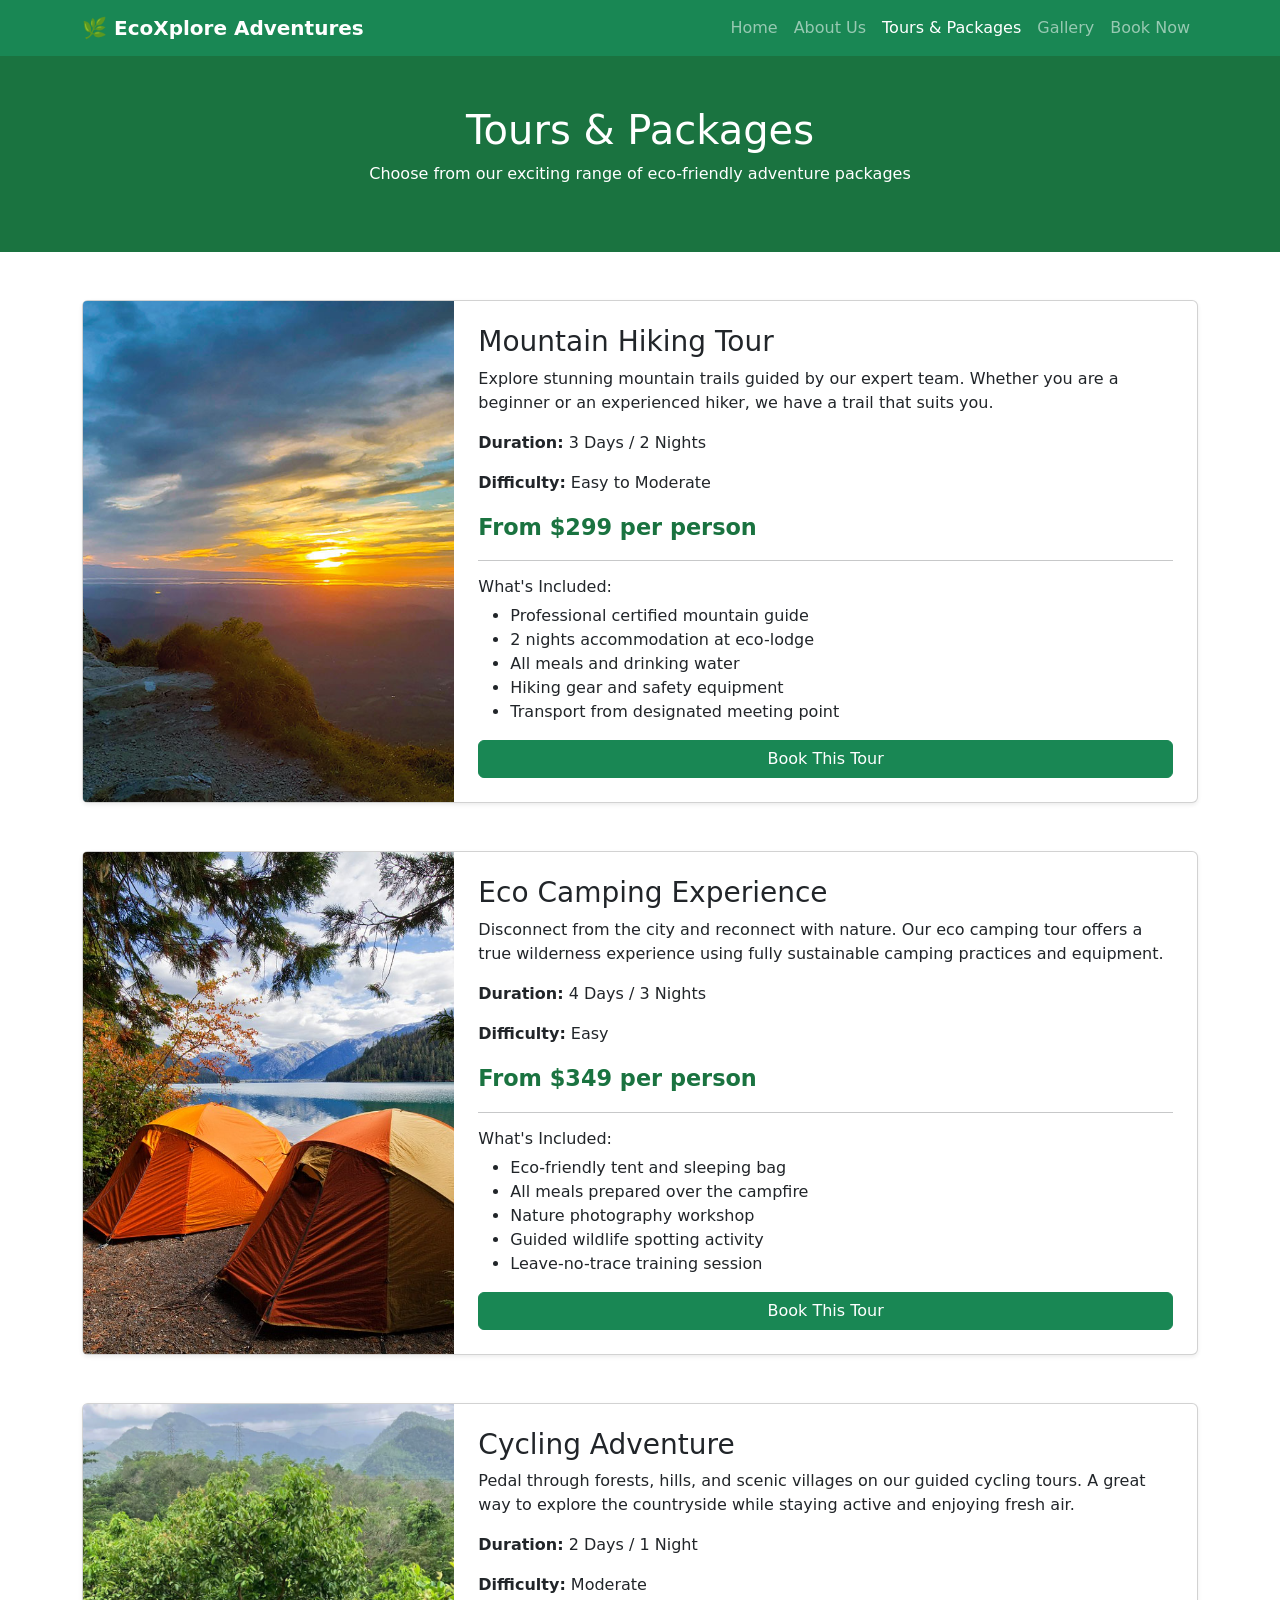
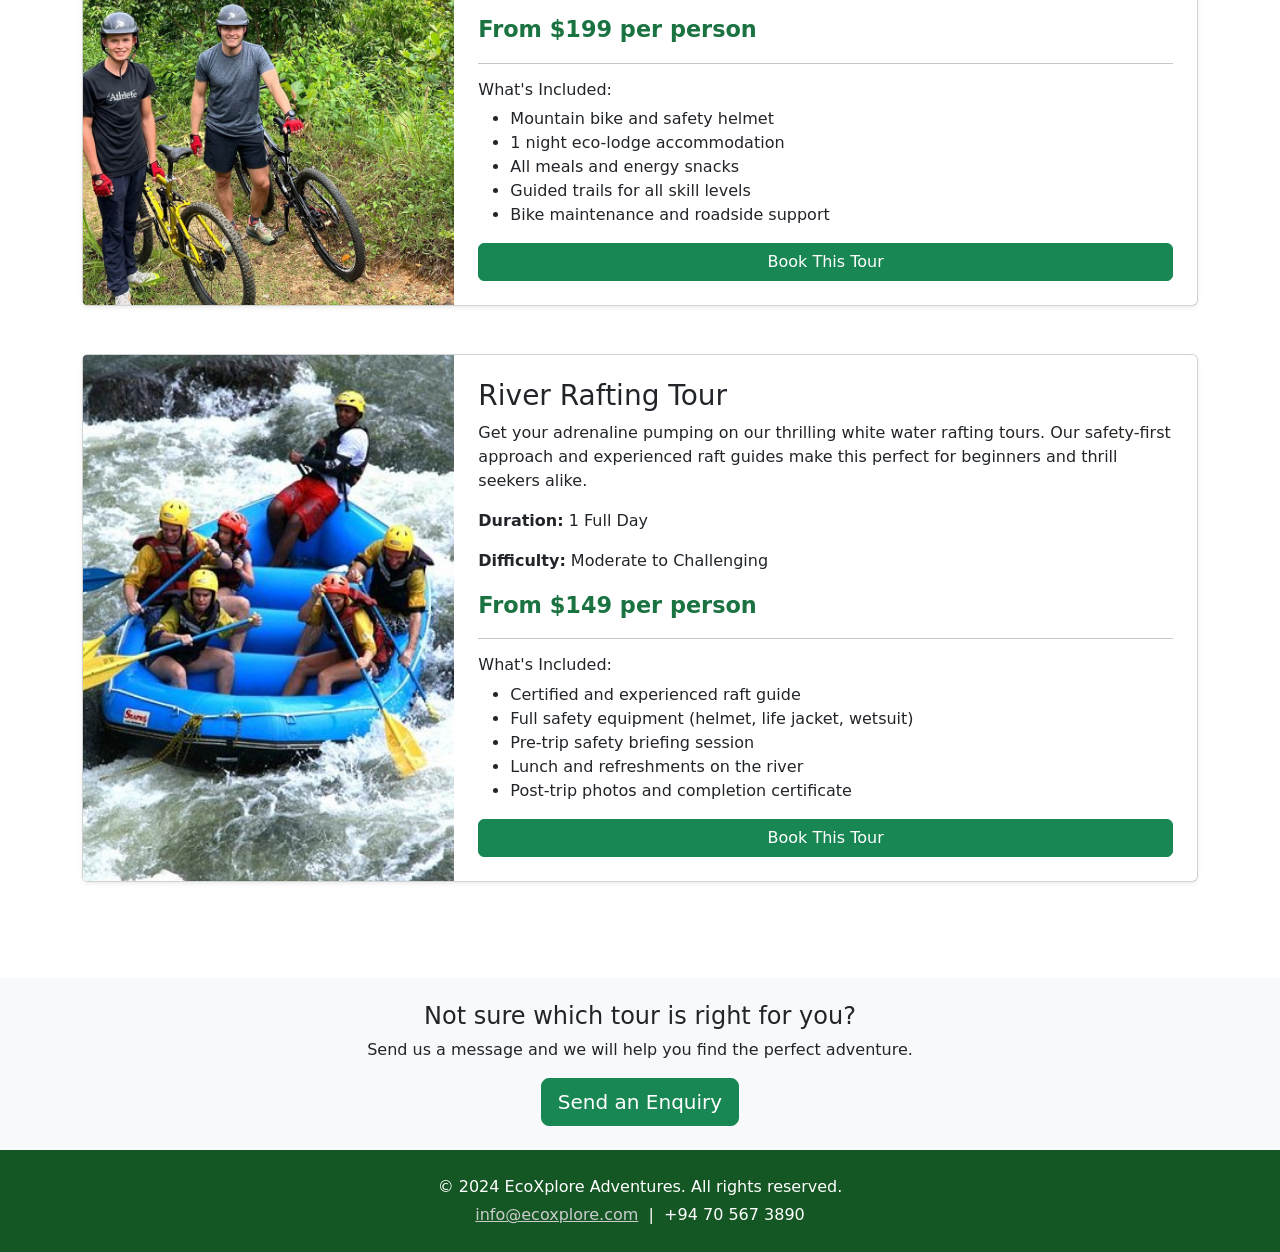
==== tours.html @ 5f5fd57c "Add files via upload" ====
<!DOCTYPE html>
<html lang="en">
<head>
    <meta charset="UTF-8">
    <meta name="viewport" content="width=device-width, initial-scale=1.0">
    <title>Tours &amp; Packages - EcoXplore Adventures</title>
    <link href="https://cdn.jsdelivr.net/npm/bootstrap@5.3.0/dist/css/bootstrap.min.css" rel="stylesheet">
    <link href="toursss.css" rel="stylesheet">
</head>
<body>

    <!-- Navigation Bar -->
    <nav class="navbar navbar-expand-lg navbar-dark bg-success">
        <div class="container">
            <a class="navbar-brand fw-bold" href="index.html">🌿 EcoXplore Adventures</a>
            <button class="navbar-toggler" type="button" data-bs-toggle="collapse" data-bs-target="#mainNav" aria-controls="mainNav" aria-expanded="false" aria-label="Toggle navigation">
                <span class="navbar-toggler-icon"></span>
            </button>
            <div class="collapse navbar-collapse" id="mainNav">
                <ul class="navbar-nav ms-auto">
                    <li class="nav-item"><a class="nav-link" href="index.html">Home</a></li>
                    <li class="nav-item"><a class="nav-link" href="about.html">About Us</a></li>
                    <li class="nav-item"><a class="nav-link active" href="tours.html">Tours &amp; Packages</a></li>
                    <li class="nav-item"><a class="nav-link" href="gallery.html">Gallery</a></li>
                    <li class="nav-item"><a class="nav-link" href="booking.html">Book Now</a></li>
                </ul>
            </div>
        </div>
    </nav>

    <!-- Page Header -->
    <div class="page-header">
        <h1>Tours &amp; Packages</h1>
        <p>Choose from our exciting range of eco-friendly adventure packages</p>
    </div>

    <div class="container py-5">

        <!-- Tour 1: Mountain Hiking -->
        <div class="card mb-5 shadow-sm">
            
            <div class="row g-0">
                <div class="col-12 col-md-4">
                    <img src="tours/mountainHiking.jpg" class="tour-card-img" alt="Mountain Hiking Tour">
                </div>
                <div class="col-12 col-md-8">
                    <div class="card-body p-3 p-md-4">
                        <h3 class="card-title"> Mountain Hiking Tour</h3>
                        <p class="card-text">Explore stunning mountain trails guided by our expert team. Whether you are a beginner or an experienced hiker, we have a trail that suits you.</p>
                        <p><strong>Duration:</strong> 3 Days / 2 Nights</p>
                        <p><strong>Difficulty:</strong> Easy to Moderate</p>
                        <p class="price-tag">From $299 per person</p>
                        <hr>
                        <h6>What's Included:</h6>
                        <ul>
                            <li>Professional certified mountain guide</li>
                            <li>2 nights accommodation at eco-lodge</li>
                            <li>All meals and drinking water</li>
                            <li>Hiking gear and safety equipment</li>
                            <li>Transport from designated meeting point</li>
                        </ul>
                        <a href="booking.html" class="btn btn-success w-100 w-md-auto">Book This Tour</a>
                    </div>
                </div>
            </div>
        </div>

        <!-- Tour 2: Eco Camping -->
        <div class="card mb-5 shadow-sm">
            <div class="row g-0">
                <div class="col-12 col-md-4">
                    <img src="tours/camping.jpg" class="tour-card-img" alt="Eco Camping Tour">
                </div>
                <div class="col-12 col-md-8">
                    <div class="card-body p-3 p-md-4">
                        <h3 class="card-title"> Eco Camping Experience</h3>
                        <p class="card-text">Disconnect from the city and reconnect with nature. Our eco camping tour offers a true wilderness experience using fully sustainable camping practices and equipment.</p>
                        <p><strong>Duration:</strong> 4 Days / 3 Nights</p>
                        <p><strong>Difficulty:</strong> Easy</p>
                        <p class="price-tag">From $349 per person</p>
                        <hr>
                        <h6>What's Included:</h6>
                        <ul>
                            <li>Eco-friendly tent and sleeping bag</li>
                            <li>All meals prepared over the campfire</li>
                            <li>Nature photography workshop</li>
                            <li>Guided wildlife spotting activity</li>
                            <li>Leave-no-trace training session</li>
                        </ul>
                        <a href="booking.html" class="btn btn-success w-100 w-md-auto">Book This Tour</a>
                    </div>
                </div>
            </div>
        </div>

        <!-- Tour 3: Cycling Adventure -->
        <div class="card mb-5 shadow-sm">
            <div class="row g-0">
                <div class="col-12 col-md-4">
                    <img src="tours/cycling.jpg" class="tour-card-img" alt="Cycling Adventure Tour">
                </div>
                <div class="col-12 col-md-8">
                    <div class="card-body p-3 p-md-4">
                        <h3 class="card-title"> Cycling Adventure</h3>
                        <p class="card-text">Pedal through forests, hills, and scenic villages on our guided cycling tours. A great way to explore the countryside while staying active and enjoying fresh air.</p>
                        <p><strong>Duration:</strong> 2 Days / 1 Night</p>
                        <p><strong>Difficulty:</strong> Moderate</p>
                        <p class="price-tag">From $199 per person</p>
                        <hr>
                        <h6>What's Included:</h6>
                        <ul>
                            <li>Mountain bike and safety helmet</li>
                            <li>1 night eco-lodge accommodation</li>
                            <li>All meals and energy snacks</li>
                            <li>Guided trails for all skill levels</li>
                            <li>Bike maintenance and roadside support</li>
                        </ul>
                        <a href="booking.html" class="btn btn-success w-100 w-md-auto">Book This Tour</a>
                    </div>
                </div>
            </div>
        </div>

        <!-- Tour 4: River Rafting -->
        <div class="card mb-5 shadow-sm">
            <div class="row g-0">
                <div class="col-12 col-md-4">
                    <img src="tours/rafting.jpg" class="tour-card-img" alt="River Rafting Tour">
                </div>
                <div class="col-12 col-md-8">
                    <div class="card-body p-3 p-md-4">
                        <h3 class="card-title"> River Rafting Tour</h3>
                        <p class="card-text">Get your adrenaline pumping on our thrilling white water rafting tours. Our safety-first approach and experienced raft guides make this perfect for beginners and thrill seekers alike.</p>
                        <p><strong>Duration:</strong> 1 Full Day</p>
                        <p><strong>Difficulty:</strong> Moderate to Challenging</p>
                        <p class="price-tag">From $149 per person</p>
                        <hr>
                        <h6>What's Included:</h6>
                        <ul>
                            <li>Certified and experienced raft guide</li>
                            <li>Full safety equipment (helmet, life jacket, wetsuit)</li>
                            <li>Pre-trip safety briefing session</li>
                            <li>Lunch and refreshments on the river</li>
                            <li>Post-trip photos and completion certificate</li>
                        </ul>
                        <a href="booking.html" class="btn btn-success w-100 w-md-auto">Book This Tour</a>
                    </div>
                </div>
            </div>
        </div>

    </div>

    <!-- CTA Section -->
    <div class="bg-light py-4 text-center px-3">
        <div class="container">
            <h4>Not sure which tour is right for you?</h4>
            <p>Send us a message and we will help you find the perfect adventure.</p>
            <a href="booking.html" class="btn btn-success btn-lg">Send an Enquiry</a>
        </div>
    </div>

    <!-- Footer -->
    <footer>
        <div class="container">
            <p class="mb-1">© 2024 EcoXplore Adventures. All rights reserved.</p>
            <p class="mb-0"> <a href="mailto:info@ecoxplore.com">info@ecoxplore.com</a> &nbsp;|&nbsp;  +94 70 567 3890</p>
        </div>
    </footer>

    <script src="https://cdn.jsdelivr.net/npm/bootstrap@5.3.0/dist/js/bootstrap.bundle.min.js"></script>

</body>
</html>
---- toursss.css ----
/* ── Page Header ── */
        .page-header {
            background-color: #1a7340;
            color: white;
            padding: 50px 20px;
            text-align: center;
        }

        /* ── Price tag ── */
        .price-tag {
            font-size: 1.4rem;
            font-weight: bold;
            color: #1a7340;
        }

        /* ── Tour card image ── */
        .tour-card-img {
            width: 100%;
            height: 100%;
            object-fit: cover;
            border-radius: 4px 0 0 4px;
        }

        /* ── Footer ── */
        footer {
            background-color: #155724;
            color: white;
            padding: 25px 15px;
            text-align: center;
        }
        footer a {
            color: #cccccc;
        }

        @media (max-width: 767px) {

            .page-header {
                padding: 35px 15px;
            }
            .page-header h1 {
                font-size: 1.75rem;
            }

            .tour-card-img {
                max-height: 220px;
                border-radius: 4px 4px 0 0;
            }

            .price-tag {
                font-size: 1.2rem;
            }

            footer {
                font-size: 0.9rem;
            }
        }
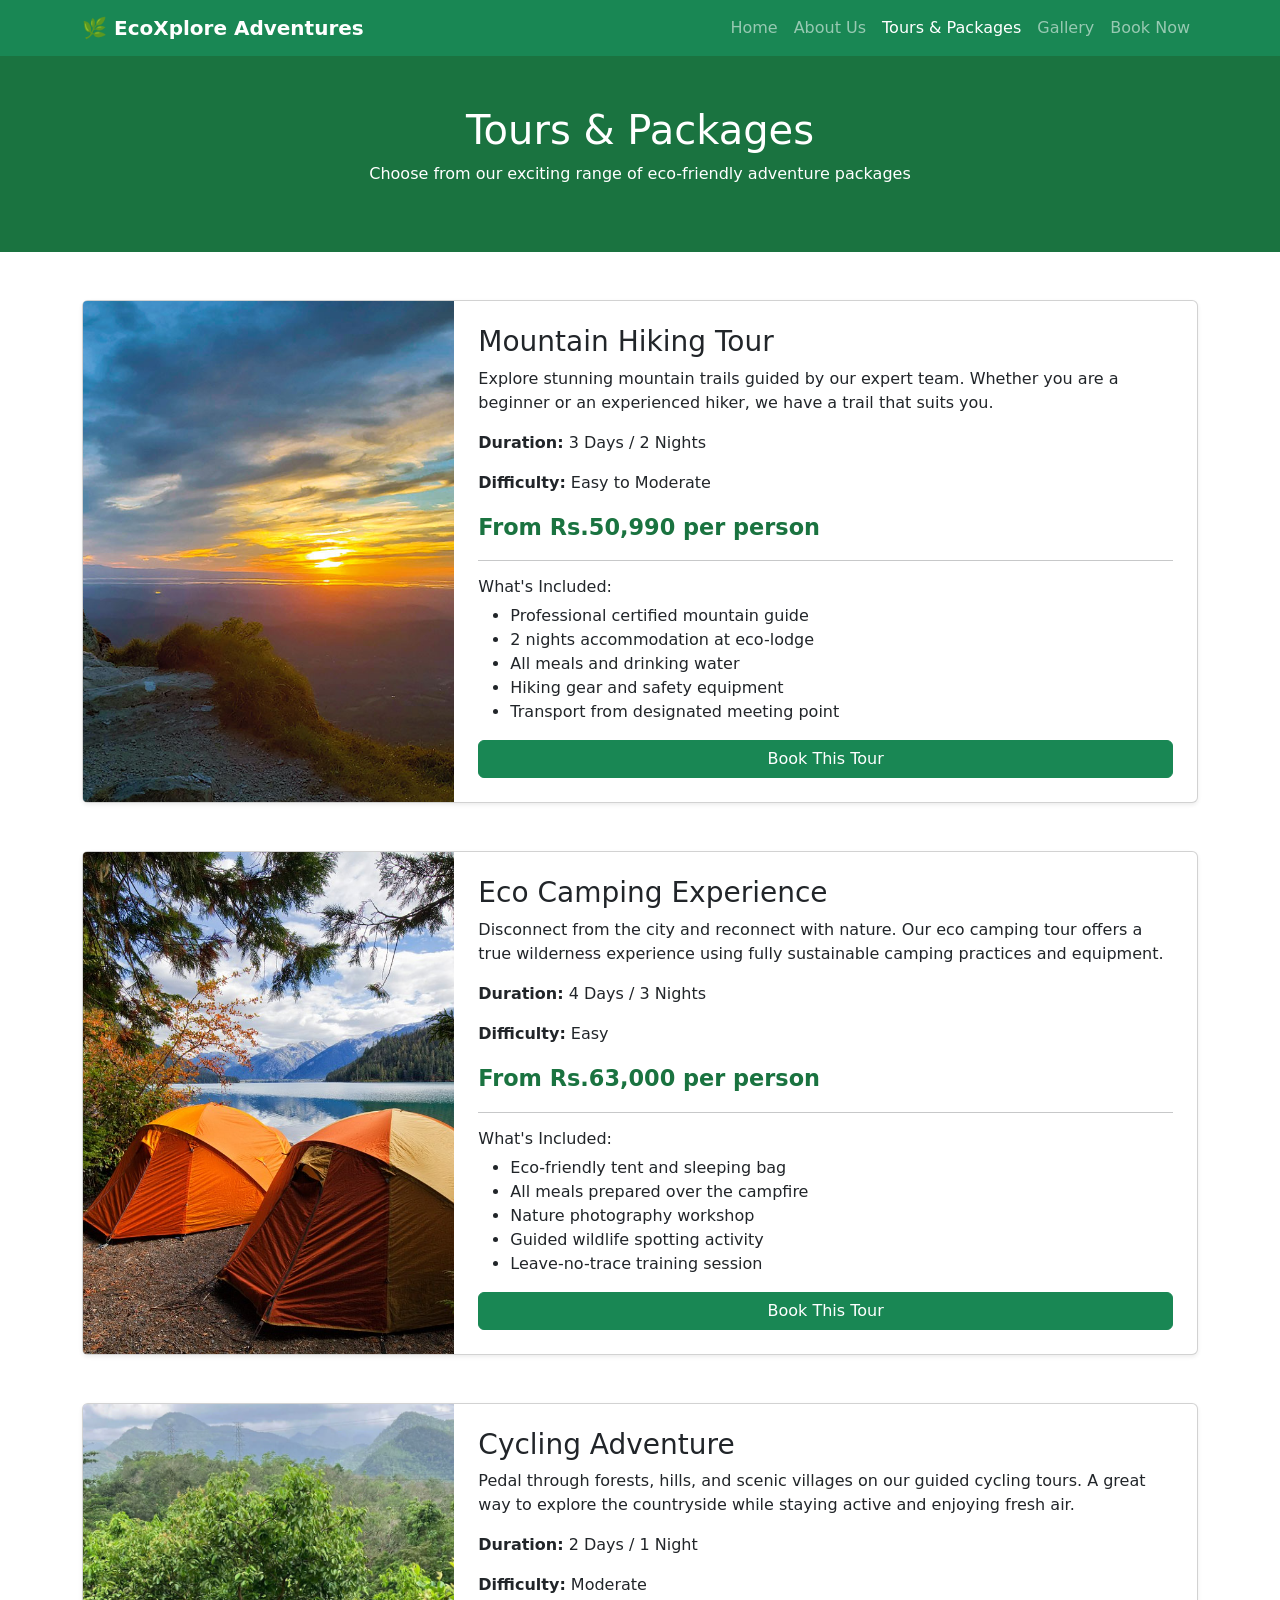
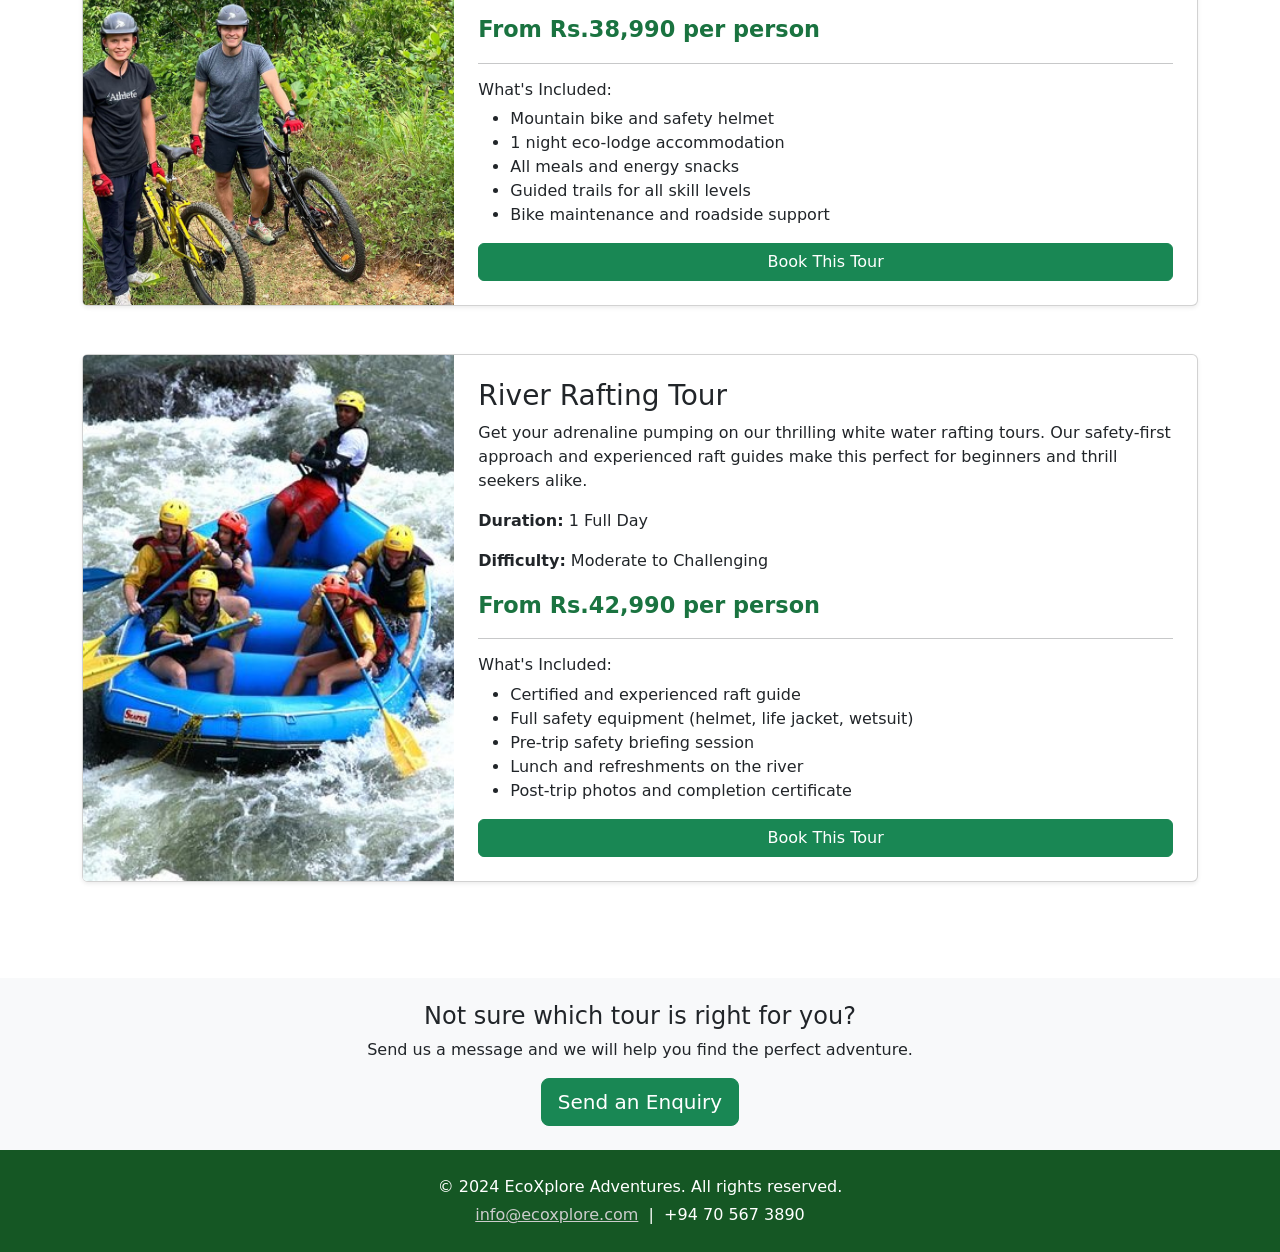
==== commit b703a79a: "tours.html" ====
--- a/tours.html
+++ b/tours.html
@@ -49,7 +49,7 @@
                         <p class="card-text">Explore stunning mountain trails guided by our expert team. Whether you are a beginner or an experienced hiker, we have a trail that suits you.</p>
                         <p><strong>Duration:</strong> 3 Days / 2 Nights</p>
                         <p><strong>Difficulty:</strong> Easy to Moderate</p>
-                        <p class="price-tag">From $299 per person</p>
+                        <p class="price-tag">From Rs.50,990 per person</p>
                         <hr>
                         <h6>What's Included:</h6>
                         <ul>
@@ -77,7 +77,7 @@
                         <p class="card-text">Disconnect from the city and reconnect with nature. Our eco camping tour offers a true wilderness experience using fully sustainable camping practices and equipment.</p>
                         <p><strong>Duration:</strong> 4 Days / 3 Nights</p>
                         <p><strong>Difficulty:</strong> Easy</p>
-                        <p class="price-tag">From $349 per person</p>
+                        <p class="price-tag">From Rs.63,000 per person</p>
                         <hr>
                         <h6>What's Included:</h6>
                         <ul>
@@ -105,7 +105,7 @@
                         <p class="card-text">Pedal through forests, hills, and scenic villages on our guided cycling tours. A great way to explore the countryside while staying active and enjoying fresh air.</p>
                         <p><strong>Duration:</strong> 2 Days / 1 Night</p>
                         <p><strong>Difficulty:</strong> Moderate</p>
-                        <p class="price-tag">From $199 per person</p>
+                        <p class="price-tag">From Rs.38,990 per person</p>
                         <hr>
                         <h6>What's Included:</h6>
                         <ul>
@@ -133,7 +133,7 @@
                         <p class="card-text">Get your adrenaline pumping on our thrilling white water rafting tours. Our safety-first approach and experienced raft guides make this perfect for beginners and thrill seekers alike.</p>
                         <p><strong>Duration:</strong> 1 Full Day</p>
                         <p><strong>Difficulty:</strong> Moderate to Challenging</p>
-                        <p class="price-tag">From $149 per person</p>
+                        <p class="price-tag">From Rs.42,990 per person</p>
                         <hr>
                         <h6>What's Included:</h6>
                         <ul>
